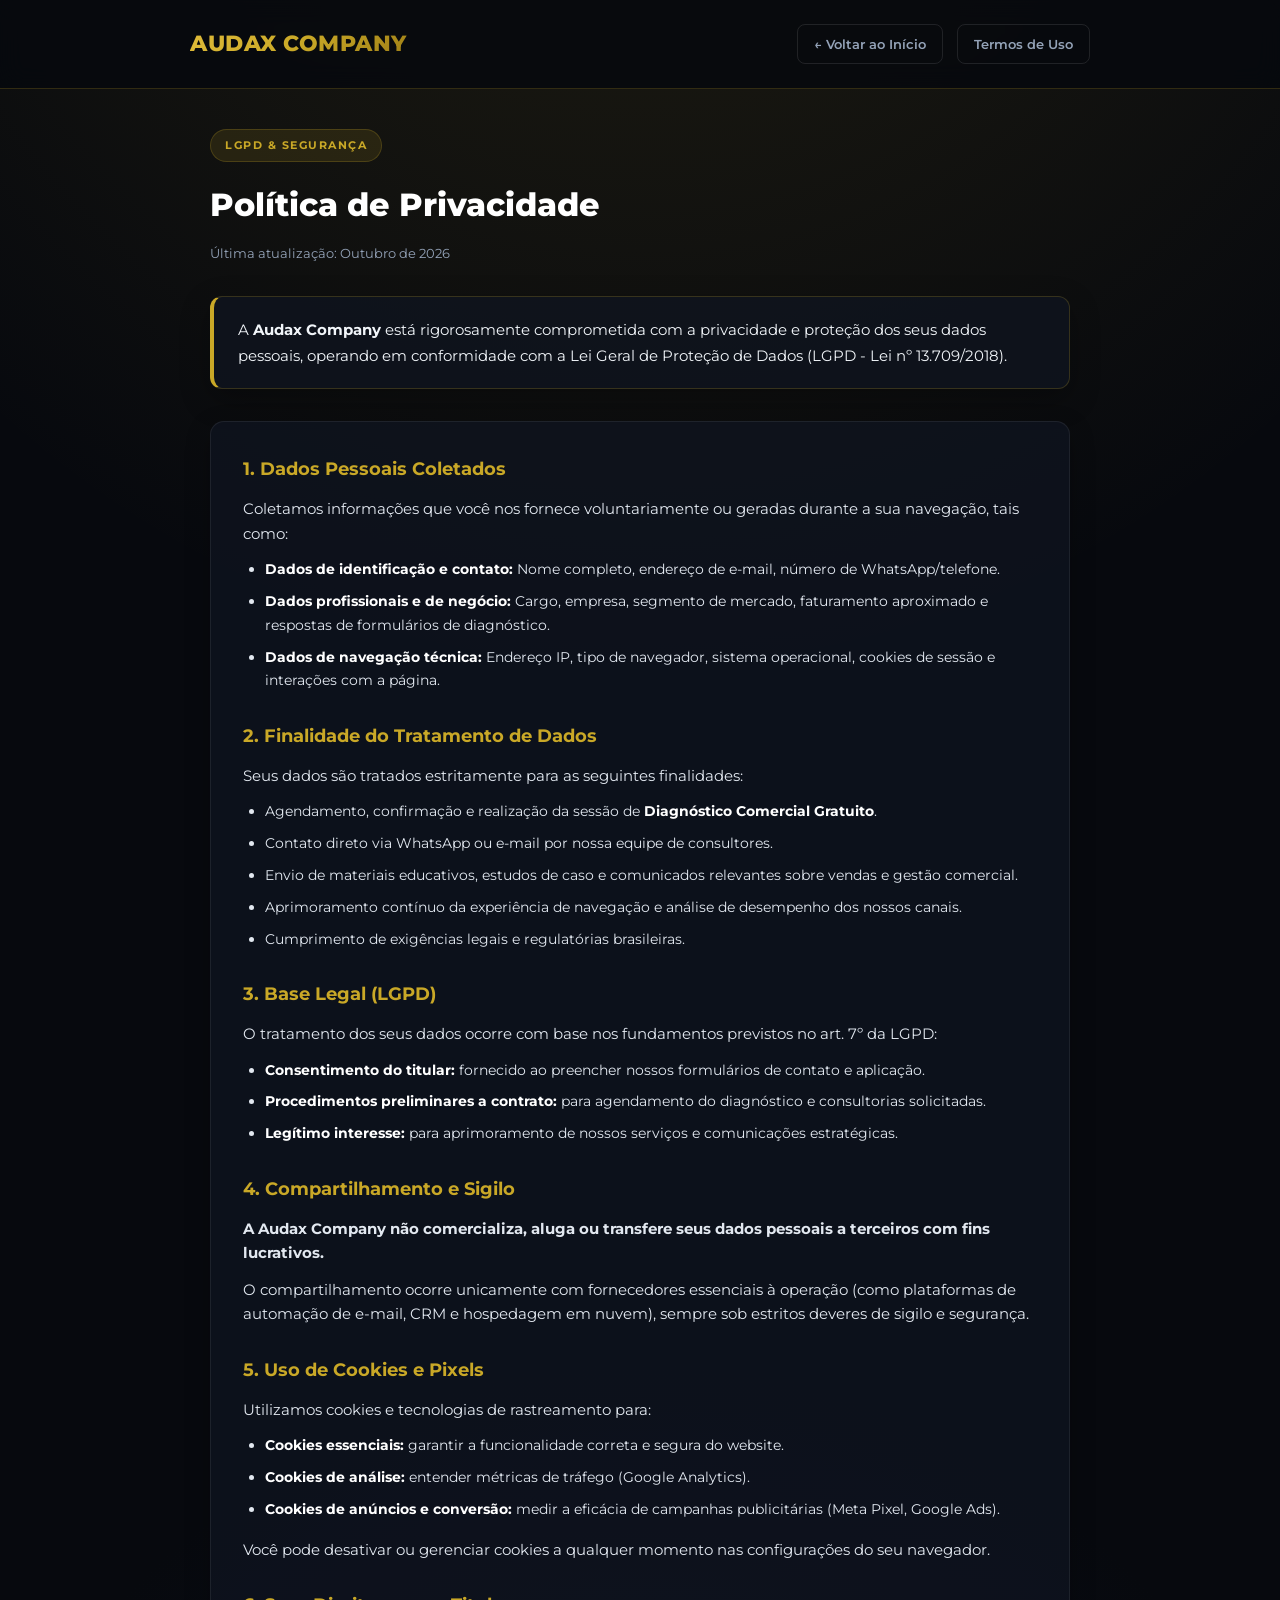
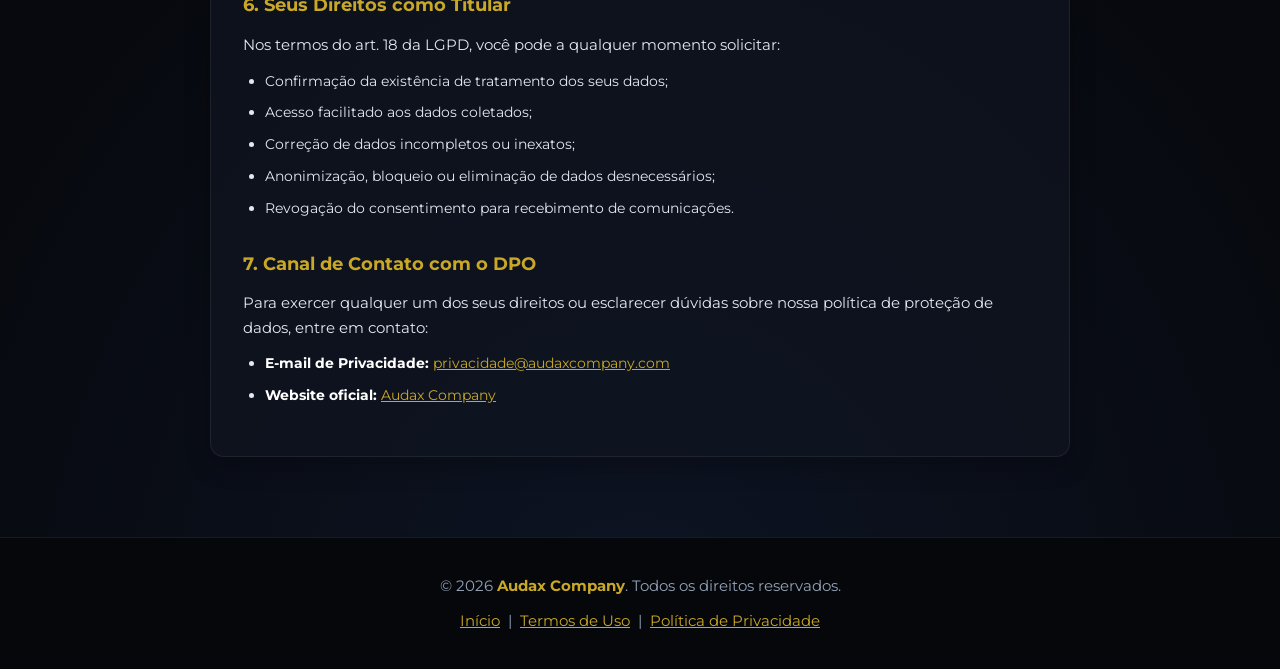
==== politicas-de-privacidade.html @ e8a65976 "Cria politicas-de-privacidade.html, termos-de-uso.html, corrige links e adiciona vercel.json" ====
<!DOCTYPE html>
<html lang="pt-BR">
<head>
  <meta charset="UTF-8">
  <meta name="viewport" content="width=device-width, initial-scale=1.0">
  <title>Política de Privacidade | Audax Company</title>
  <meta name="description" content="Política de Privacidade da Audax Company. Saiba como protegemos seus dados pessoais de acordo com a LGPD.">
  <link rel="preconnect" href="https://fonts.googleapis.com">
  <link rel="preconnect" href="https://fonts.gstatic.com" crossorigin>
  <link href="https://fonts.googleapis.com/css2?family=Montserrat:wght@400;500;600;700;800&display=swap" rel="stylesheet">
  <style>
    :root {
      --bg: #07090e;
      --card-bg: rgba(15, 20, 32, 0.75);
      --card-border: rgba(201, 168, 39, 0.22);
      --gold: #C9A827;
      --gold-light: #e0bc3a;
      --gold-gradient: linear-gradient(135deg, #e0bc3a 0%, #C9A827 50%, #9e7f16 100%);
      --text: #e2e8f0;
      --text-muted: #94a3b8;
      --font: 'Montserrat', sans-serif;
    }
    * { box-sizing: border-box; margin: 0; padding: 0; }
    body {
      background-color: var(--bg);
      background-image: 
        radial-gradient(ellipse 80% 50% at 50% -20%, rgba(201, 168, 39, 0.15), transparent),
        radial-gradient(ellipse 60% 40% at 50% 100%, rgba(15, 23, 42, 0.8), transparent);
      color: var(--text);
      font-family: var(--font);
      line-height: 1.7;
      min-height: 100vh;
      padding: 0;
    }
    header {
      border-bottom: 1px solid var(--card-border);
      background: rgba(7, 9, 14, 0.85);
      backdrop-filter: blur(12px);
      padding: 24px 20px;
      position: sticky;
      top: 0;
      z-index: 100;
    }
    .header-container {
      max-width: 900px;
      margin: 0 auto;
      display: flex;
      justify-content: space-between;
      align-items: center;
      flex-wrap: wrap;
      gap: 16px;
    }
    .brand-title {
      font-size: 22px;
      font-weight: 800;
      background: var(--gold-gradient);
      -webkit-background-clip: text;
      -webkit-text-fill-color: transparent;
      letter-spacing: 0.5px;
    }
    .nav-links {
      display: flex;
      gap: 14px;
      align-items: center;
    }
    .nav-btn {
      color: var(--text-muted);
      text-decoration: none;
      font-size: 13px;
      font-weight: 600;
      padding: 8px 16px;
      border-radius: 8px;
      border: 1px solid rgba(255, 255, 255, 0.1);
      transition: all 0.2s ease;
    }
    .nav-btn:hover {
      color: #fff;
      border-color: var(--gold);
    }
    .nav-btn.primary {
      background: var(--gold-gradient);
      color: #07090e;
      border: none;
      font-weight: 700;
    }
    .nav-btn.primary:hover {
      opacity: 0.92;
      transform: translateY(-1px);
    }
    main {
      max-width: 900px;
      margin: 40px auto 80px;
      padding: 0 20px;
    }
    .page-header {
      margin-bottom: 32px;
      text-align: left;
    }
    .page-badge {
      display: inline-block;
      font-size: 11px;
      font-weight: 700;
      text-transform: uppercase;
      letter-spacing: 1.5px;
      color: var(--gold);
      background: rgba(201, 168, 39, 0.12);
      border: 1px solid var(--card-border);
      padding: 6px 14px;
      border-radius: 20px;
      margin-bottom: 16px;
    }
    h1 {
      font-size: 32px;
      font-weight: 800;
      color: #ffffff;
      margin-bottom: 10px;
    }
    .updated-date {
      color: var(--text-muted);
      font-size: 13px;
    }
    .highlight-card {
      background: var(--card-bg);
      border: 1px solid var(--card-border);
      border-left: 4px solid var(--gold);
      border-radius: 12px;
      padding: 20px 24px;
      margin-bottom: 32px;
      font-size: 15px;
      color: #f1f5f9;
      box-shadow: 0 10px 30px rgba(0, 0, 0, 0.3);
    }
    .content-card {
      background: var(--card-bg);
      border: 1px solid rgba(255, 255, 255, 0.07);
      border-radius: 14px;
      padding: 32px;
      margin-bottom: 24px;
      box-shadow: 0 8px 24px rgba(0, 0, 0, 0.25);
    }
    section {
      margin-bottom: 28px;
    }
    section:last-child {
      margin-bottom: 0;
    }
    h2 {
      color: var(--gold);
      font-size: 18px;
      font-weight: 700;
      margin-bottom: 12px;
      display: flex;
      align-items: center;
      gap: 8px;
    }
    p {
      margin-bottom: 12px;
      color: var(--text);
      font-size: 14.5px;
    }
    ul {
      margin: 8px 0 16px 22px;
      color: var(--text);
      font-size: 14px;
    }
    li {
      margin-bottom: 8px;
    }
    li strong {
      color: #fff;
    }
    a {
      color: var(--gold);
      text-decoration: underline;
    }
    a:hover {
      color: var(--gold-light);
    }
    footer {
      border-top: 1px solid rgba(255, 255, 255, 0.08);
      background: #05070a;
      padding: 32px 20px;
      text-align: center;
      color: var(--text-muted);
      font-size: 13px;
    }
    footer p {
      color: var(--text-muted);
      margin: 4px 0;
    }
    footer strong {
      color: var(--gold);
    }
    @media (max-width: 640px) {
      h1 { font-size: 26px; }
      .content-card { padding: 22px 18px; }
      .header-container { flex-direction: column; align-items: flex-start; }
      .nav-links { width: 100%; justify-content: flex-start; }
    }
  </style>
</head>
<body>

<header>
  <div class="header-container">
    <div class="brand-title">AUDAX COMPANY</div>
    <div class="nav-links">
      <a href="index.html" class="nav-btn">← Voltar ao Início</a>
      <a href="termos-de-uso.html" class="nav-btn">Termos de Uso</a>
    </div>
  </div>
</header>

<main>
  <div class="page-header">
    <div class="page-badge">LGPD & Segurança</div>
    <h1>Política de Privacidade</h1>
    <div class="updated-date">Última atualização: Outubro de 2026</div>
  </div>

  <div class="highlight-card">
    A <strong>Audax Company</strong> está rigorosamente comprometida com a privacidade e proteção dos seus dados pessoais, operando em conformidade com a Lei Geral de Proteção de Dados (LGPD - Lei nº 13.709/2018).
  </div>

  <div class="content-card">
    <section>
      <h2>1. Dados Pessoais Coletados</h2>
      <p>Coletamos informações que você nos fornece voluntariamente ou geradas durante a sua navegação, tais como:</p>
      <ul>
        <li><strong>Dados de identificação e contato:</strong> Nome completo, endereço de e-mail, número de WhatsApp/telefone.</li>
        <li><strong>Dados profissionais e de negócio:</strong> Cargo, empresa, segmento de mercado, faturamento aproximado e respostas de formulários de diagnóstico.</li>
        <li><strong>Dados de navegação técnica:</strong> Endereço IP, tipo de navegador, sistema operacional, cookies de sessão e interações com a página.</li>
      </ul>
    </section>

    <section>
      <h2>2. Finalidade do Tratamento de Dados</h2>
      <p>Seus dados são tratados estritamente para as seguintes finalidades:</p>
      <ul>
        <li>Agendamento, confirmação e realização da sessão de <strong>Diagnóstico Comercial Gratuito</strong>.</li>
        <li>Contato direto via WhatsApp ou e-mail por nossa equipe de consultores.</li>
        <li>Envio de materiais educativos, estudos de caso e comunicados relevantes sobre vendas e gestão comercial.</li>
        <li>Aprimoramento contínuo da experiência de navegação e análise de desempenho dos nossos canais.</li>
        <li>Cumprimento de exigências legais e regulatórias brasileiras.</li>
      </ul>
    </section>

    <section>
      <h2>3. Base Legal (LGPD)</h2>
      <p>O tratamento dos seus dados ocorre com base nos fundamentos previstos no art. 7º da LGPD:</p>
      <ul>
        <li><strong>Consentimento do titular:</strong> fornecido ao preencher nossos formulários de contato e aplicação.</li>
        <li><strong>Procedimentos preliminares a contrato:</strong> para agendamento do diagnóstico e consultorias solicitadas.</li>
        <li><strong>Legítimo interesse:</strong> para aprimoramento de nossos serviços e comunicações estratégicas.</li>
      </ul>
    </section>

    <section>
      <h2>4. Compartilhamento e Sigilo</h2>
      <p><strong>A Audax Company não comercializa, aluga ou transfere seus dados pessoais a terceiros com fins lucrativos.</strong></p>
      <p>O compartilhamento ocorre unicamente com fornecedores essenciais à operação (como plataformas de automação de e-mail, CRM e hospedagem em nuvem), sempre sob estritos deveres de sigilo e segurança.</p>
    </section>

    <section>
      <h2>5. Uso de Cookies e Pixels</h2>
      <p>Utilizamos cookies e tecnologias de rastreamento para:</p>
      <ul>
        <li><strong>Cookies essenciais:</strong> garantir a funcionalidade correta e segura do website.</li>
        <li><strong>Cookies de análise:</strong> entender métricas de tráfego (Google Analytics).</li>
        <li><strong>Cookies de anúncios e conversão:</strong> medir a eficácia de campanhas publicitárias (Meta Pixel, Google Ads).</li>
      </ul>
      <p>Você pode desativar ou gerenciar cookies a qualquer momento nas configurações do seu navegador.</p>
    </section>

    <section>
      <h2>6. Seus Direitos como Titular</h2>
      <p>Nos termos do art. 18 da LGPD, você pode a qualquer momento solicitar:</p>
      <ul>
        <li>Confirmação da existência de tratamento dos seus dados;</li>
        <li>Acesso facilitado aos dados coletados;</li>
        <li>Correção de dados incompletos ou inexatos;</li>
        <li>Anonimização, bloqueio ou eliminação de dados desnecessários;</li>
        <li>Revogação do consentimento para recebimento de comunicações.</li>
      </ul>
    </section>

    <section>
      <h2>7. Canal de Contato com o DPO</h2>
      <p>Para exercer qualquer um dos seus direitos ou esclarecer dúvidas sobre nossa política de proteção de dados, entre em contato:</p>
      <ul>
        <li><strong>E-mail de Privacidade:</strong> <a href="mailto:privacidade@audaxcompany.com">privacidade@audaxcompany.com</a></li>
        <li><strong>Website oficial:</strong> <a href="index.html">Audax Company</a></li>
      </ul>
    </section>
  </div>
</main>

<footer>
  <p>© 2026 <strong>Audax Company</strong>. Todos os direitos reservados.</p>
  <p style="margin-top: 10px;">
    <a href="index.html">Início</a> &nbsp;|&nbsp; 
    <a href="termos-de-uso.html">Termos de Uso</a> &nbsp;|&nbsp; 
    <a href="politicas-de-privacidade.html">Política de Privacidade</a>
  </p>
</footer>

</body>
</html>
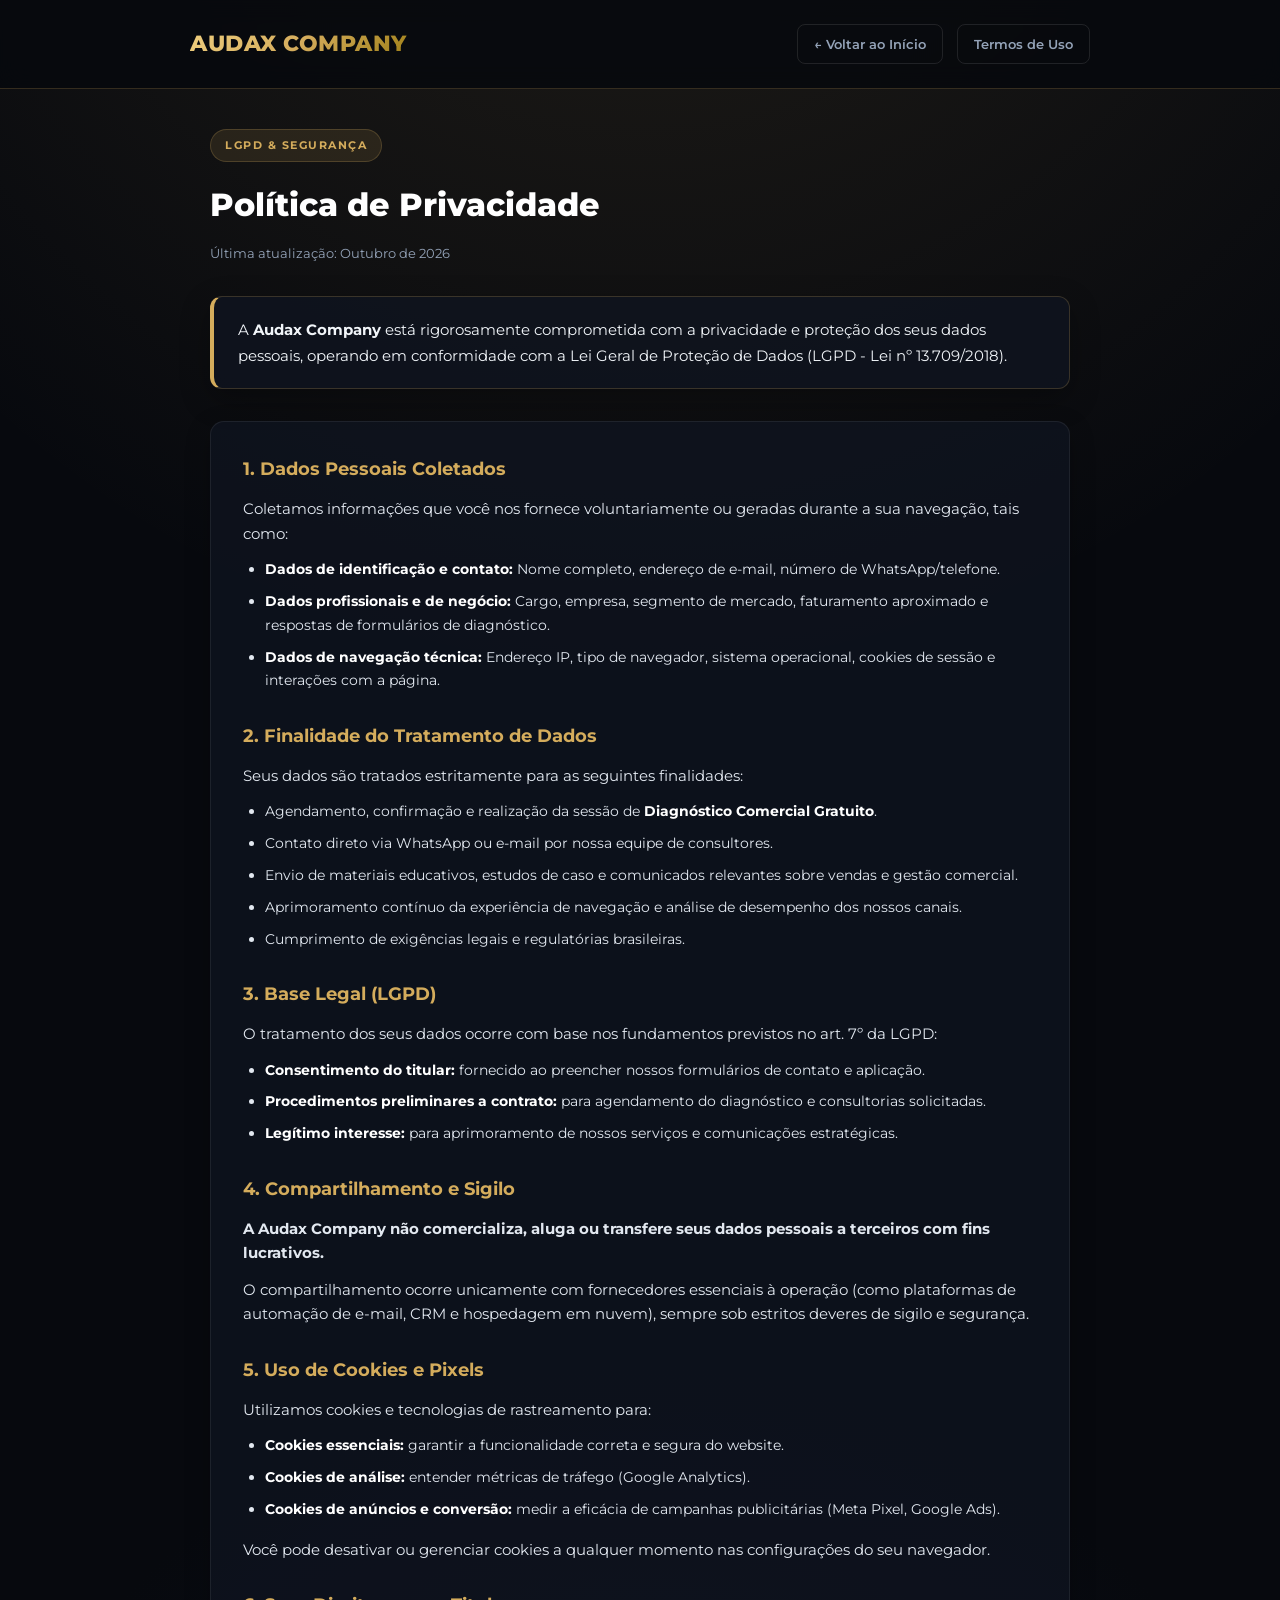
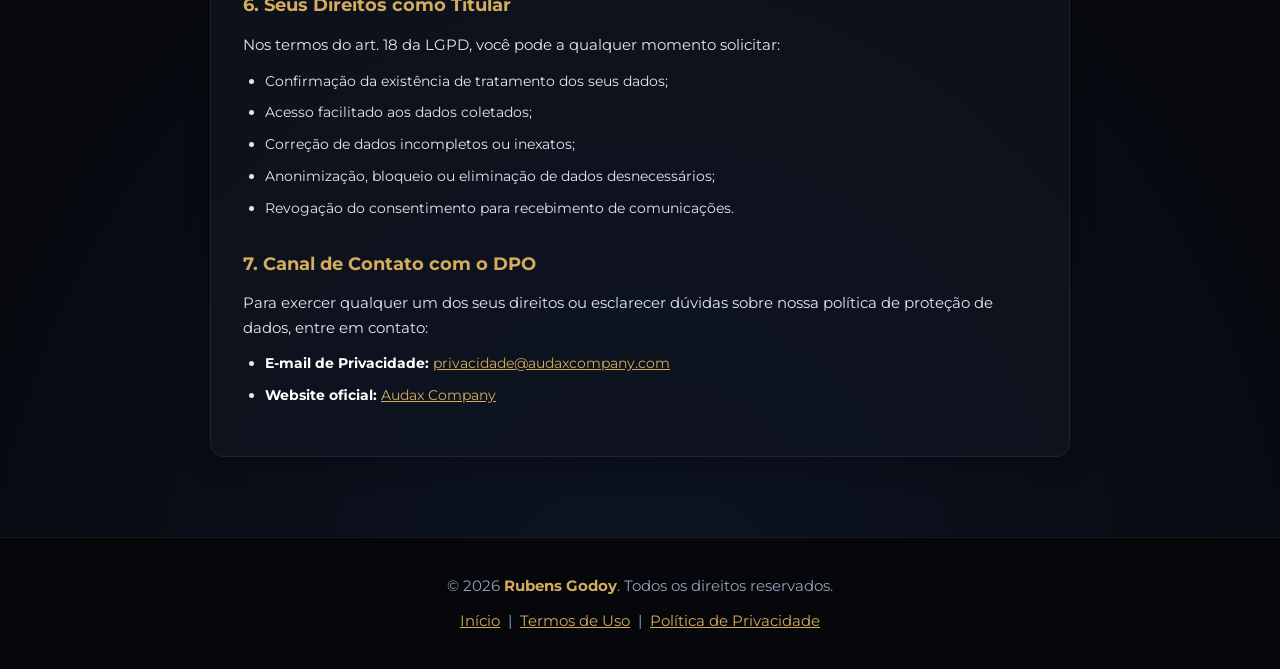
==== commit b1eb0457: "Ajusta espacamento do rodape, Rubens Godoy no copyright e cor dourada da logo" ====
--- a/politicas-de-privacidade.html
+++ b/politicas-de-privacidade.html
@@ -1,6 +1,7 @@
 <!DOCTYPE html>
 <html lang="pt-BR">
 <head>
+  <link rel="icon" href="images/favicon.png">
   <meta charset="UTF-8">
   <meta name="viewport" content="width=device-width, initial-scale=1.0">
   <title>Política de Privacidade | Audax Company</title>
@@ -12,10 +13,10 @@
     :root {
       --bg: #07090e;
       --card-bg: rgba(15, 20, 32, 0.75);
-      --card-border: rgba(201, 168, 39, 0.22);
-      --gold: #C9A827;
-      --gold-light: #e0bc3a;
-      --gold-gradient: linear-gradient(135deg, #e0bc3a 0%, #C9A827 50%, #9e7f16 100%);
+      --card-border: rgba(212, 172, 92, 0.22);
+      --gold: #D4AC5C;
+      --gold-light: #F0D080;
+      --gold-gradient: linear-gradient(135deg, #F0D080 0%, #D4AC5C 50%, #9e7f16 100%);
       --text: #e2e8f0;
       --text-muted: #94a3b8;
       --font: 'Montserrat', sans-serif;
@@ -24,7 +25,7 @@
     body {
       background-color: var(--bg);
       background-image: 
-        radial-gradient(ellipse 80% 50% at 50% -20%, rgba(201, 168, 39, 0.15), transparent),
+        radial-gradient(ellipse 80% 50% at 50% -20%, rgba(212, 172, 92, 0.15), transparent),
         radial-gradient(ellipse 60% 40% at 50% 100%, rgba(15, 23, 42, 0.8), transparent);
       color: var(--text);
       font-family: var(--font);
@@ -103,7 +104,7 @@
       text-transform: uppercase;
       letter-spacing: 1.5px;
       color: var(--gold);
-      background: rgba(201, 168, 39, 0.12);
+      background: rgba(212, 172, 92, 0.12);
       border: 1px solid var(--card-border);
       padding: 6px 14px;
       border-radius: 20px;
@@ -296,7 +297,7 @@
 </main>
 
 <footer>
-  <p>© 2026 <strong>Audax Company</strong>. Todos os direitos reservados.</p>
+  <p>© 2026 <strong>Rubens Godoy</strong>. Todos os direitos reservados.</p>
   <p style="margin-top: 10px;">
     <a href="index.html">Início</a> &nbsp;|&nbsp; 
     <a href="termos-de-uso.html">Termos de Uso</a> &nbsp;|&nbsp; 
